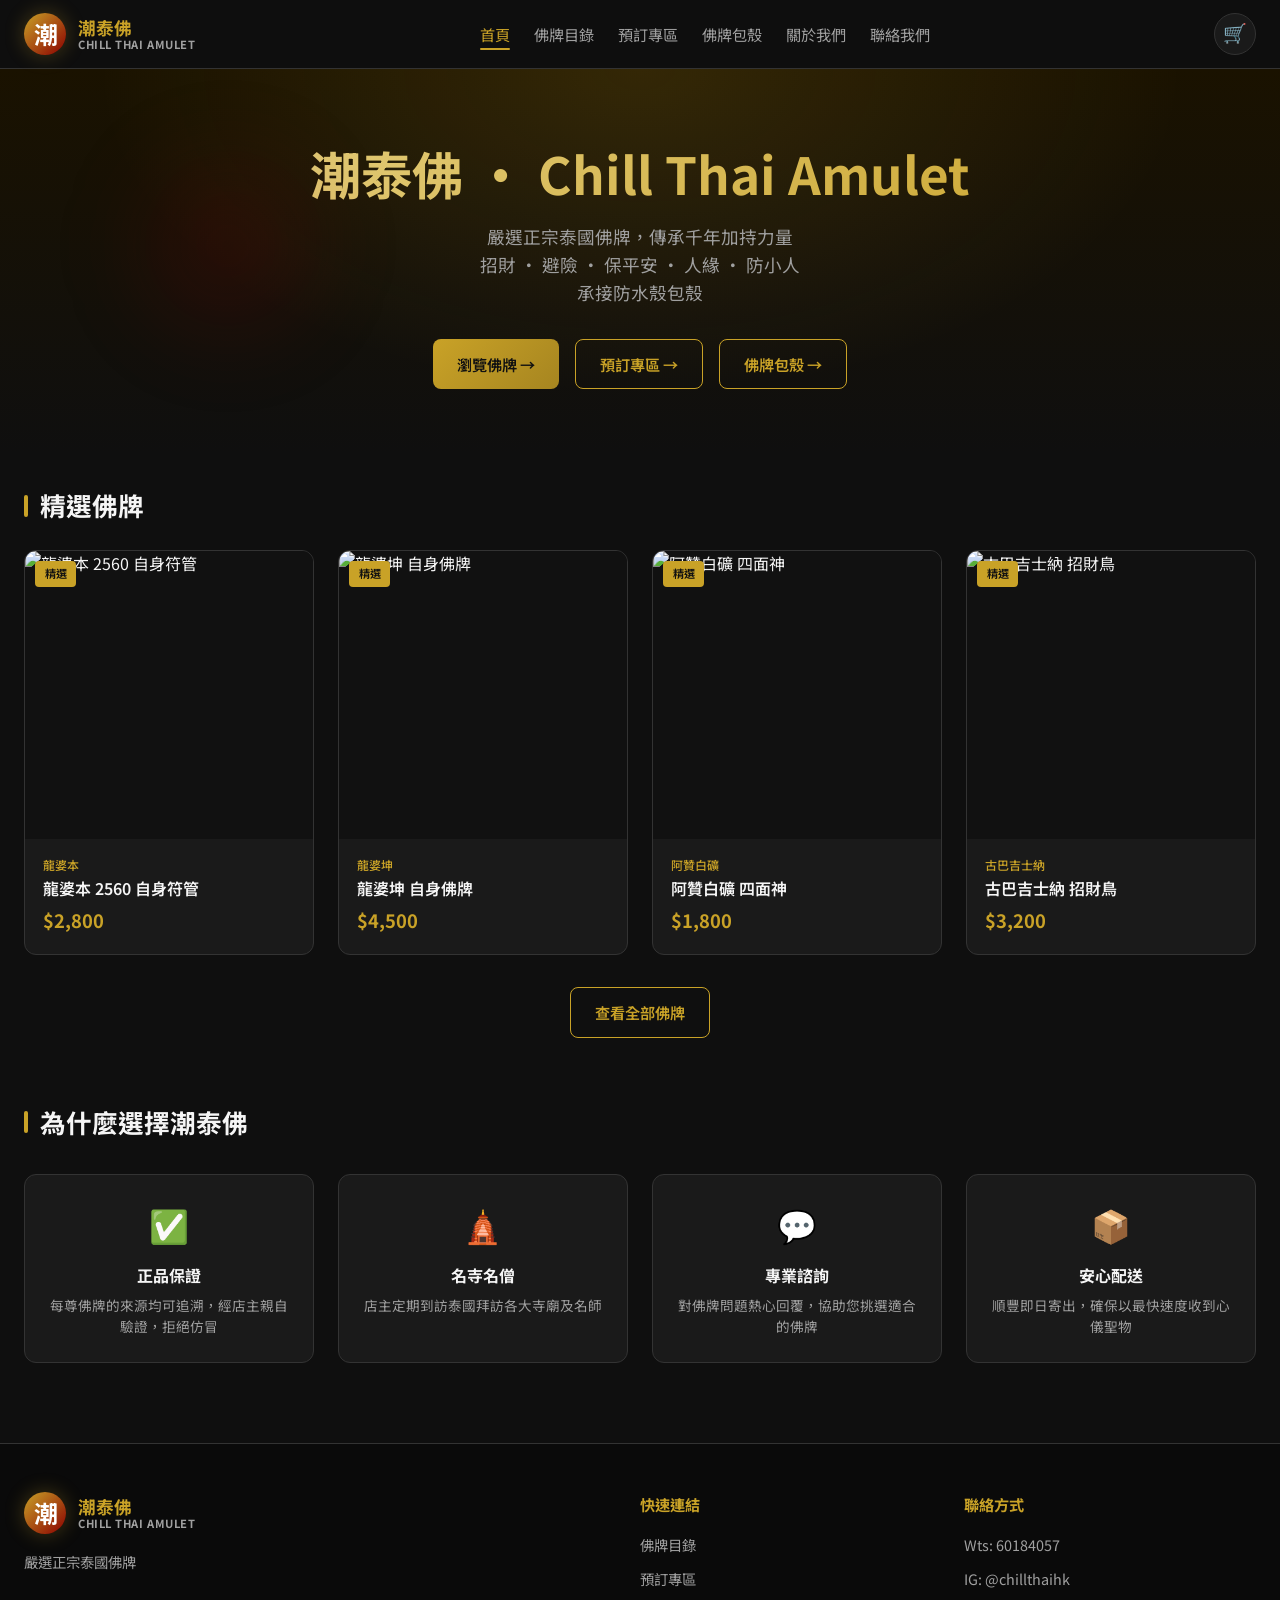
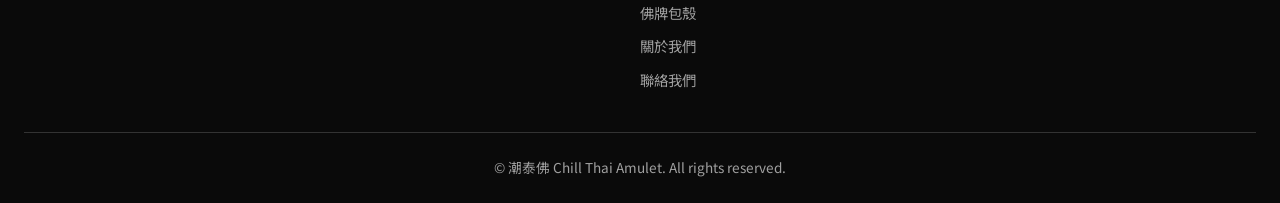
==== index.html @ b5605700 "Add files via upload verson0009 first round" ====
<!DOCTYPE html>
<html lang="zh-Hant">
<head>
  <meta charset="UTF-8">
  <meta name="viewport" content="width=device-width, initial-scale=1.0">
  <title>潮泰佛 Chill Thai Amulet | 正宗泰國佛牌專賣</title>
  <meta name="description" content="潮泰佛 Chill Thai Amulet - 嚴選正宗泰國佛牌，龍婆本、龍婆坤、澤度金等經典名牌，招財避險保平安。">
  <link rel="preconnect" href="https://fonts.googleapis.com">
  <link href="https://fonts.googleapis.com/css2?family=Noto+Sans+TC:wght@400;500;600;700&display=swap" rel="stylesheet">
  <link rel="stylesheet" href="css/style.css">
  <link rel="icon" href="data:image/svg+xml,<svg xmlns='http://www.w3.org/2000/svg' viewBox='0 0 100 100'><text y='.9em' font-size='80' fill='white' font-weight='bold'>潮</text></svg>">
</head>
<body>
  <!-- Header -->
  <header class="header">
    <div class="header-inner">
      <a href="index.html" class="logo">
        <div class="logo-icon">潮</div>
        <div class="logo-text">
          <span>潮泰佛</span>
          <span>CHILL THAI AMULET</span>
        </div>
      </a>
      <nav class="nav" id="nav">
        <a href="index.html" class="active">首頁</a>
        <a href="products.html">佛牌目錄</a>
        <a href="preorder.html">預訂專區</a>
        <a href="casing.html">佛牌包殼</a>
        <a href="about.html">關於我們</a>
        <a href="contact.html">聯絡我們</a>
      </nav>
      <div style="display:flex;align-items:center;gap:0.75rem">
        <button class="cart-btn" onclick="toggleCart()" title="詢價清單">
          🛒
          <span class="cart-count" id="cart-count" style="display:none">0</span>
        </button>
        <button class="menu-toggle" onclick="toggleMenu()">☰</button>
      </div>
    </div>
  </header>

  <!-- Hero -->
  <section class="hero">
    <h1>潮泰佛 · Chill Thai Amulet</h1>
    <p class="subtitle">嚴選正宗泰國佛牌，傳承千年加持力量<br>招財 · 避險 · 保平安 · 人緣 · 防小人<br>承接防水殼包殼</p>
    <div class="hero-btns">
      <a href="products.html" class="btn btn-primary">瀏覽佛牌 →</a>
      <a href="preorder.html" class="btn btn-outline">預訂專區 →</a>
      <a href="casing.html" class="btn btn-outline">佛牌包殼 →</a>
    </div>
  </section>

  <!-- Featured -->
  <div class="container">
    <h2 class="section-title">精選佛牌</h2>
    <div class="product-grid" id="featured-grid">
      <div class="empty-state" style="grid-column:1/-1">
        <div class="icon">⏳</div>
        <p>載入中...</p>
      </div>
    </div>
    <div style="text-align:center;margin-top:2rem">
      <a href="products.html" class="btn btn-outline">查看全部佛牌</a>
    </div>
  </div>

  <!-- Features -->
  <div class="container">
    <h2 class="section-title">為什麼選擇潮泰佛</h2>
    <div class="features">
      <div class="feature-card">
        <div class="feature-icon">✅</div>
        <h3>正品保證</h3>
        <p>每尊佛牌的來源均可追溯，經店主親自驗證，拒絕仿冒</p>
      </div>
      <div class="feature-card">
        <div class="feature-icon">🛕</div>
        <h3>名寺名僧</h3>
        <p>店主定期到訪泰國拜訪各大寺廟及名師</p>
      </div>
      <div class="feature-card">
        <div class="feature-icon">💬</div>
        <h3>專業諮詢</h3>
        <p>對佛牌問題熱心回覆，協助您挑選適合的佛牌</p>
      </div>
      <div class="feature-card">
        <div class="feature-icon">📦</div>
        <h3>安心配送</h3>
        <p>順豐即日寄出，確保以最快速度收到心儀聖物</p>
      </div>
    </div>
  </div>

  <!-- Footer -->
  <footer class="footer">
    <div class="footer-inner">
      <div class="footer-brand">
        <div class="logo">
          <div class="logo-icon">潮</div>
          <div class="logo-text">
            <span>潮泰佛</span>
            <span>CHILL THAI AMULET</span>
          </div>
        </div>
        <p>嚴選正宗泰國佛牌</p>
      </div>
      <div>
        <h4>快速連結</h4>
        <ul>
          <li><a href="products.html">佛牌目錄</a></li>
          <li><a href="preorder.html">預訂專區</a></li>
          <li><a href="casing.html">佛牌包殼</a></li>
          <li><a href="about.html">關於我們</a></li>
          <li><a href="contact.html">聯絡我們</a></li>
        </ul>
      </div>
      <div>
        <h4>聯絡方式</h4>
        <ul>
          <li><a href="https://wa.me/60184057" target="_blank" rel="noopener">Wts: 60184057</a></li>
          <li><a href="https://instagram.com/chillthaihk" target="_blank" rel="noopener">IG: @chillthaihk</a></li>
        </ul>
      </div>
    </div>
    <div class="footer-bottom">
      © 潮泰佛 Chill Thai Amulet. All rights reserved.
    </div>
  </footer>

  <!-- Product Modal -->
  <div class="modal-overlay" id="product-modal">
    <div class="modal">
      <button class="modal-close" onclick="closeModal()">✕</button>
      <div id="modal-body"></div>
    </div>
  </div>

  <!-- Cart Sidebar -->
  <div class="cart-overlay" id="cart-overlay" onclick="toggleCart()"></div>
  <div class="cart-sidebar" id="cart-sidebar">
    <div class="cart-header">
      <h3>詢價清單</h3>
      <button class="modal-close" style="position:static" onclick="toggleCart()">✕</button>
    </div>
    <div class="cart-items" id="cart-items"></div>
    <div class="cart-footer">
      <div class="cart-total">
        <span>合計</span>
        <span id="cart-total-price">NT$ 0</span>
      </div>
      <button class="btn btn-primary" style="width:100%" onclick="checkout()">透過 WhatsApp 詢價</button>
    </div>
  </div>

  <script src="js/app.js"></script>
</body>
</html>
---- css/style.css ----
:root {
  --primary: #c9a227;
  --primary-dark: #a68520;
  --primary-light: #e8d48b;
  --secondary: #8b0000;
  --secondary-dark: #5c0000;
  --bg: #0f0f0f;
  --bg-card: #1a1a1a;
  --bg-hover: #252525;
  --text: #f5f5f5;
  --text-muted: #a0a0a0;
  --border: #333;
  --success: #2d6a4f;
  --danger: #9b2226;
  --radius: 12px;
  --shadow: 0 8px 32px rgba(0,0,0,0.4);
  --transition: all 0.3s ease;
}

* {
  margin: 0;
  padding: 0;
  box-sizing: border-box;
}

body {
  font-family: 'Noto Sans TC', 'Segoe UI', system-ui, sans-serif;
  background: var(--bg);
  color: var(--text);
  line-height: 1.6;
  min-height: 100vh;
}

a {
  color: inherit;
  text-decoration: none;
}

img {
  max-width: 100%;
  display: block;
}

/* Header */
.header {
  position: sticky;
  top: 0;
  z-index: 100;
  background: rgba(15,15,15,0.95);
  backdrop-filter: blur(12px);
  border-bottom: 1px solid var(--border);
}

.header-inner {
  max-width: 1280px;
  margin: 0 auto;
  padding: 0.8rem 1.5rem;
  display: flex;
  align-items: center;
  justify-content: space-between;
  gap: 1rem;
}

.logo {
  display: flex;
  align-items: center;
  gap: 0.75rem;
  font-weight: 700;
  font-size: 1.25rem;
}

.logo-icon {
  width: 42px;
  height: 42px;
  background: linear-gradient(135deg, var(--primary), var(--secondary));
  border-radius: 50%;
  display: flex;
  align-items: center;
  justify-content: center;
  font-size: 1.5rem;
  font-weight: 700;
  color: #fff;
  box-shadow: 0 0 20px rgba(201,162,39,0.3);
  font-family: 'Noto Sans TC', sans-serif;
  letter-spacing: -0.05em;
}

.logo-text {
  display: flex;
  flex-direction: column;
  line-height: 1.2;
}

.logo-text span:first-child {
  color: var(--primary);
  font-size: 1.1rem;
}

.logo-text span:last-child {
  font-size: 0.7rem;
  color: var(--text-muted);
  letter-spacing: 0.05em;
}

.nav {
  display: flex;
  gap: 1.5rem;
  align-items: center;
}

.nav a {
  font-size: 0.95rem;
  color: var(--text-muted);
  transition: var(--transition);
  position: relative;
}

.nav a:hover,
.nav a.active {
  color: var(--primary);
}

.nav a.active::after {
  content: '';
  position: absolute;
  bottom: -4px;
  left: 0;
  right: 0;
  height: 2px;
  background: var(--primary);
  border-radius: 1px;
}

.cart-btn {
  position: relative;
  background: var(--bg-card);
  border: 1px solid var(--border);
  border-radius: 50%;
  width: 42px;
  height: 42px;
  display: flex;
  align-items: center;
  justify-content: center;
  cursor: pointer;
  transition: var(--transition);
  font-size: 1.2rem;
}

.cart-btn:hover {
  border-color: var(--primary);
  color: var(--primary);
}

.cart-count {
  position: absolute;
  top: -4px;
  right: -4px;
  background: var(--secondary);
  color: white;
  font-size: 0.7rem;
  width: 18px;
  height: 18px;
  border-radius: 50%;
  display: flex;
  align-items: center;
  justify-content: center;
  font-weight: 700;
}

.menu-toggle {
  display: none;
  background: none;
  border: none;
  color: var(--text);
  font-size: 1.5rem;
  cursor: pointer;
}

/* Hero */
.hero {
  position: relative;
  padding: 4rem 1.5rem;
  text-align: center;
  background: 
    radial-gradient(ellipse at 50% 0%, rgba(201,162,39,0.15) 0%, transparent 60%),
    linear-gradient(180deg, #1a1200 0%, var(--bg) 100%);
  overflow: hidden;
}

.hero::before {
  content: '';
  position: absolute;
  top: 20%;
  left: 10%;
  width: 200px;
  height: 200px;
  background: radial-gradient(circle, rgba(139,0,0,0.2), transparent);
  border-radius: 50%;
  filter: blur(40px);
}

.hero h1 {
  font-size: clamp(2rem, 5vw, 3.2rem);
  margin-bottom: 0.5rem;
  background: linear-gradient(135deg, var(--primary-light), var(--primary));
  -webkit-background-clip: text;
  -webkit-text-fill-color: transparent;
  background-clip: text;
}

.hero .subtitle {
  font-size: 1.1rem;
  color: var(--text-muted);
  margin-bottom: 2rem;
  max-width: 560px;
  margin-left: auto;
  margin-right: auto;
}

.hero-btns {
  display: flex;
  gap: 1rem;
  justify-content: center;
  flex-wrap: wrap;
}

/* Buttons */
.btn {
  display: inline-flex;
  align-items: center;
  gap: 0.5rem;
  padding: 0.75rem 1.5rem;
  border-radius: 8px;
  font-weight: 600;
  font-size: 0.95rem;
  border: none;
  cursor: pointer;
  transition: var(--transition);
}

.btn-primary {
  background: linear-gradient(135deg, var(--primary), var(--primary-dark));
  color: #111;
}

.btn-primary:hover {
  transform: translateY(-2px);
  box-shadow: 0 8px 24px rgba(201,162,39,0.35);
}

.btn-outline {
  background: transparent;
  border: 1px solid var(--primary);
  color: var(--primary);
}

.btn-outline:hover {
  background: rgba(201,162,39,0.1);
}

.btn-secondary {
  background: var(--secondary);
  color: white;
}

.btn-secondary:hover {
  background: var(--secondary-dark);
}

.btn-sm {
  padding: 0.4rem 0.9rem;
  font-size: 0.85rem;
}

/* Container */
.container {
  max-width: 1280px;
  margin: 0 auto;
  padding: 2rem 1.5rem;
}

.section-title {
  font-size: 1.6rem;
  margin-bottom: 1.5rem;
  display: flex;
  align-items: center;
  gap: 0.75rem;
}

.section-title::before {
  content: '';
  width: 4px;
  height: 1.4rem;
  background: var(--primary);
  border-radius: 2px;
}

/* Filters */
.filters {
  display: flex;
  flex-wrap: wrap;
  gap: 0.75rem;
  margin-bottom: 2rem;
  align-items: center;
}

.filter-btn {
  padding: 0.45rem 1rem;
  border-radius: 20px;
  border: 1px solid var(--border);
  background: var(--bg-card);
  color: var(--text-muted);
  font-size: 0.85rem;
  cursor: pointer;
  transition: var(--transition);
}

.filter-btn:hover,
.filter-btn.active {
  border-color: var(--primary);
  color: var(--primary);
  background: rgba(201,162,39,0.1);
}

.search-box {
  flex: 1;
  min-width: 200px;
  max-width: 320px;
  position: relative;
}

.search-box input {
  width: 100%;
  padding: 0.55rem 1rem 0.55rem 2.5rem;
  border-radius: 20px;
  border: 1px solid var(--border);
  background: var(--bg-card);
  color: var(--text);
  font-size: 0.9rem;
  outline: none;
  transition: var(--transition);
}

.search-box input:focus {
  border-color: var(--primary);
}

.search-box::before {
  content: '🔍';
  position: absolute;
  left: 0.9rem;
  top: 50%;
  transform: translateY(-50%);
  font-size: 0.9rem;
}

/* Product Grid */
.product-grid {
  display: grid;
  grid-template-columns: repeat(auto-fill, minmax(260px, 1fr));
  gap: 1.5rem;
}

.product-card {
  background: var(--bg-card);
  border: 1px solid var(--border);
  border-radius: var(--radius);
  overflow: hidden;
  transition: var(--transition);
  cursor: pointer;
  position: relative;
}

.product-card:hover {
  border-color: var(--primary);
  transform: translateY(-4px);
  box-shadow: var(--shadow);
}

.product-img {
  position: relative;
  aspect-ratio: 1;
  overflow: hidden;
  background: #111;
}

.product-img img {
  width: 100%;
  height: 100%;
  object-fit: cover;
  transition: transform 0.4s ease;
}

.product-card:hover .product-img img {
  transform: scale(1.05);
}

.product-badge {
  position: absolute;
  top: 10px;
  left: 10px;
  background: var(--secondary);
  color: white;
  font-size: 0.7rem;
  padding: 0.25rem 0.6rem;
  border-radius: 4px;
  font-weight: 600;
}

.product-badge.featured {
  background: var(--primary);
  color: #111;
}

.product-info {
  padding: 1rem 1.1rem 1.2rem;
}

.product-master {
  font-size: 0.75rem;
  color: var(--primary);
  margin-bottom: 0.25rem;
  font-weight: 500;
}

.product-name {
  font-size: 1rem;
  font-weight: 600;
  margin-bottom: 0.4rem;
  line-height: 1.3;
  display: -webkit-box;
  -webkit-line-clamp: 2;
  -webkit-box-orient: vertical;
  overflow: hidden;
}

.product-tags {
  display: flex;
  flex-wrap: wrap;
  gap: 0.3rem;
  margin-bottom: 0.75rem;
}

.tag {
  font-size: 0.7rem;
  padding: 0.15rem 0.5rem;
  border-radius: 4px;
  background: rgba(201,162,39,0.15);
  color: var(--primary-light);
}

.product-price-row {
  display: flex;
  align-items: center;
  justify-content: space-between;
}

.product-price {
  font-size: 1.15rem;
  font-weight: 700;
  color: var(--primary);
}

.product-price .original {
  font-size: 0.85rem;
  color: var(--text-muted);
  text-decoration: line-through;
  margin-left: 0.4rem;
  font-weight: 400;
}

.product-stock {
  font-size: 0.75rem;
  color: var(--text-muted);
}

.product-stock.low {
  color: #e9c46a;
}

.product-stock.out {
  color: var(--danger);
}

/* Modal */
.modal-overlay {
  position: fixed;
  inset: 0;
  background: rgba(0,0,0,0.75);
  z-index: 200;
  display: none;
  align-items: center;
  justify-content: center;
  padding: 1rem;
  backdrop-filter: blur(4px);
}

.modal-overlay.active {
  display: flex;
}

.modal {
  background: var(--bg-card);
  border: 1px solid var(--border);
  border-radius: 16px;
  max-width: 900px;
  width: 100%;
  max-height: 90vh;
  overflow-y: auto;
  position: relative;
  animation: modalIn 0.3s ease;
}

@keyframes modalIn {
  from { opacity: 0; transform: scale(0.95); }
  to { opacity: 1; transform: scale(1); }
}

.modal-close {
  position: absolute;
  top: 1rem;
  right: 1rem;
  background: var(--bg);
  border: 1px solid var(--border);
  width: 36px;
  height: 36px;
  border-radius: 50%;
  display: flex;
  align-items: center;
  justify-content: center;
  cursor: pointer;
  font-size: 1.2rem;
  z-index: 10;
  transition: var(--transition);
}

.modal-close:hover {
  border-color: var(--primary);
  color: var(--primary);
}

.modal-content {
  display: grid;
  grid-template-columns: 1fr 1fr;
  gap: 0;
}

.modal-gallery {
  background: #111;
  padding: 1.5rem;
  display: flex;
  flex-direction: column;
  gap: 0.75rem;
}

.modal-main-img {
  aspect-ratio: 1;
  border-radius: 8px;
  overflow: hidden;
}

.modal-main-img img {
  width: 100%;
  height: 100%;
  object-fit: cover;
}

.modal-thumbs {
  display: flex;
  gap: 0.5rem;
}

.modal-thumbs img {
  width: 64px;
  height: 64px;
  object-fit: cover;
  border-radius: 6px;
  border: 2px solid transparent;
  cursor: pointer;
  opacity: 0.7;
  transition: var(--transition);
}

.modal-thumbs img.active,
.modal-thumbs img:hover {
  border-color: var(--primary);
  opacity: 1;
}

.modal-details {
  padding: 2rem;
}

.modal-details h2 {
  font-size: 1.5rem;
  margin-bottom: 0.5rem;
}

.modal-meta {
  display: flex;
  flex-wrap: wrap;
  gap: 0.75rem;
  margin-bottom: 1rem;
  font-size: 0.85rem;
  color: var(--text-muted);
}

.modal-meta span {
  display: flex;
  align-items: center;
  gap: 0.3rem;
}

.modal-price {
  font-size: 1.8rem;
  font-weight: 700;
  color: var(--primary);
  margin-bottom: 1rem;
}

.modal-price .original {
  font-size: 1rem;
  color: var(--text-muted);
  text-decoration: line-through;
  margin-left: 0.5rem;
  font-weight: 400;
}

.modal-desc {
  color: var(--text-muted);
  margin-bottom: 1.5rem;
  font-size: 0.95rem;
}

.modal-actions {
  display: flex;
  gap: 0.75rem;
  flex-wrap: wrap;
}

.qty-control {
  display: flex;
  align-items: center;
  border: 1px solid var(--border);
  border-radius: 8px;
  overflow: hidden;
}

.qty-control button {
  background: var(--bg);
  border: none;
  color: var(--text);
  width: 36px;
  height: 36px;
  cursor: pointer;
  font-size: 1.1rem;
}

.qty-control button:hover {
  background: var(--bg-hover);
}

.qty-control span {
  width: 40px;
  text-align: center;
  font-weight: 600;
}

/* Cart Sidebar */
.cart-sidebar {
  position: fixed;
  top: 0;
  right: -400px;
  width: 380px;
  max-width: 100%;
  height: 100vh;
  background: var(--bg-card);
  border-left: 1px solid var(--border);
  z-index: 300;
  transition: right 0.3s ease;
  display: flex;
  flex-direction: column;
}

.cart-sidebar.open {
  right: 0;
}

.cart-header {
  padding: 1.2rem 1.5rem;
  border-bottom: 1px solid var(--border);
  display: flex;
  justify-content: space-between;
  align-items: center;
}

.cart-header h3 {
  font-size: 1.1rem;
}

.cart-items {
  flex: 1;
  overflow-y: auto;
  padding: 1rem 1.5rem;
}

.cart-item {
  display: flex;
  gap: 0.75rem;
  padding: 0.75rem 0;
  border-bottom: 1px solid var(--border);
}

.cart-item img {
  width: 64px;
  height: 64px;
  object-fit: cover;
  border-radius: 6px;
}

.cart-item-info {
  flex: 1;
}

.cart-item-info h4 {
  font-size: 0.9rem;
  margin-bottom: 0.25rem;
}

.cart-item-info .price {
  color: var(--primary);
  font-weight: 600;
  font-size: 0.9rem;
}

.cart-item-remove {
  background: none;
  border: none;
  color: var(--text-muted);
  cursor: pointer;
  font-size: 1.1rem;
}

.cart-item-remove:hover {
  color: var(--danger);
}

.cart-footer {
  padding: 1.2rem 1.5rem;
  border-top: 1px solid var(--border);
}

.cart-total {
  display: flex;
  justify-content: space-between;
  font-size: 1.1rem;
  font-weight: 700;
  margin-bottom: 1rem;
}

.cart-total span:last-child {
  color: var(--primary);
}

.cart-overlay {
  position: fixed;
  inset: 0;
  background: rgba(0,0,0,0.5);
  z-index: 250;
  display: none;
}

.cart-overlay.open {
  display: block;
}

/* About / Contact sections */
.about-grid {
  display: grid;
  grid-template-columns: 1fr 1fr;
  gap: 3rem;
  align-items: center;
}

.about-text h2 {
  font-size: 1.8rem;
  margin-bottom: 1rem;
  color: var(--primary);
}

.about-text p {
  color: var(--text-muted);
  margin-bottom: 1rem;
}

.features {
  display: grid;
  grid-template-columns: repeat(auto-fit, minmax(220px, 1fr));
  gap: 1.5rem;
  margin-top: 2rem;
}

.feature-card {
  background: var(--bg-card);
  border: 1px solid var(--border);
  border-radius: var(--radius);
  padding: 1.5rem;
  text-align: center;
  transition: var(--transition);
}

.feature-card:hover {
  border-color: var(--primary);
}

.feature-icon {
  font-size: 2rem;
  margin-bottom: 0.75rem;
}

.feature-card h3 {
  font-size: 1rem;
  margin-bottom: 0.4rem;
}

.feature-card p {
  font-size: 0.85rem;
  color: var(--text-muted);
}

/* Contact Form */
.contact-form {
  max-width: 560px;
  margin: 0 auto;
}

.form-group {
  margin-bottom: 1.2rem;
}

.form-group label {
  display: block;
  margin-bottom: 0.4rem;
  font-size: 0.9rem;
  color: var(--text-muted);
}

.form-group input,
.form-group textarea,
.form-group select {
  width: 100%;
  padding: 0.7rem 1rem;
  border-radius: 8px;
  border: 1px solid var(--border);
  background: var(--bg);
  color: var(--text);
  font-size: 0.95rem;
  outline: none;
  transition: var(--transition);
  font-family: inherit;
}

.form-group input:focus,
.form-group textarea:focus,
.form-group select:focus {
  border-color: var(--primary);
}

.form-group textarea {
  min-height: 120px;
  resize: vertical;
}

/* Footer */
.footer {
  background: #0a0a0a;
  border-top: 1px solid var(--border);
  padding: 3rem 1.5rem 1.5rem;
  margin-top: 3rem;
}

.footer-inner {
  max-width: 1280px;
  margin: 0 auto;
  display: grid;
  grid-template-columns: 2fr 1fr 1fr;
  gap: 2rem;
}

.footer-brand .logo {
  margin-bottom: 1rem;
}

.footer-brand p {
  color: var(--text-muted);
  font-size: 0.9rem;
  max-width: 280px;
}

.footer h4 {
  font-size: 0.95rem;
  margin-bottom: 1rem;
  color: var(--primary);
}

.footer ul {
  list-style: none;
}

.footer ul li {
  margin-bottom: 0.5rem;
}

.footer ul a {
  color: var(--text-muted);
  font-size: 0.9rem;
  transition: var(--transition);
}

.footer ul a:hover {
  color: var(--primary);
}

.footer-bottom {
  max-width: 1280px;
  margin: 2rem auto 0;
  padding-top: 1.5rem;
  border-top: 1px solid var(--border);
  text-align: center;
  color: var(--text-muted);
  font-size: 0.85rem;
}

/* Toast */
.toast {
  position: fixed;
  bottom: 2rem;
  left: 50%;
  transform: translateX(-50%) translateY(100px);
  background: var(--success);
  color: white;
  padding: 0.75rem 1.5rem;
  border-radius: 8px;
  font-weight: 500;
  z-index: 400;
  opacity: 0;
  transition: all 0.3s ease;
}

.toast.show {
  transform: translateX(-50%) translateY(0);
  opacity: 1;
}

/* Empty state */
.empty-state {
  text-align: center;
  padding: 4rem 1rem;
  color: var(--text-muted);
}

.empty-state .icon {
  font-size: 3rem;
  margin-bottom: 1rem;
}

/* Responsive */
@media (max-width: 768px) {
  .nav {
    display: none;
    position: absolute;
    top: 100%;
    left: 0;
    right: 0;
    background: var(--bg);
    border-bottom: 1px solid var(--border);
    flex-direction: column;
    padding: 1rem;
    gap: 0.75rem;
  }

  .nav.open {
    display: flex;
  }

  .menu-toggle {
    display: block;
  }

  .modal-content {
    grid-template-columns: 1fr;
  }

  .about-grid {
    grid-template-columns: 1fr;
  }

  .footer-inner {
    grid-template-columns: 1fr;
  }

  .hero {
    padding: 3rem 1rem;
  }
}

/* Admin specific */
.admin-layout {
  display: grid;
  grid-template-columns: 240px 1fr;
  min-height: 100vh;
}

.admin-sidebar {
  background: var(--bg-card);
  border-right: 1px solid var(--border);
  padding: 1.5rem 1rem;
}

.admin-sidebar .logo {
  margin-bottom: 2rem;
  padding: 0 0.5rem;
}

.admin-nav a {
  display: flex;
  align-items: center;
  gap: 0.6rem;
  padding: 0.7rem 0.8rem;
  border-radius: 8px;
  color: var(--text-muted);
  margin-bottom: 0.3rem;
  transition: var(--transition);
  font-size: 0.95rem;
}

.admin-nav a:hover,
.admin-nav a.active {
  background: rgba(201,162,39,0.1);
  color: var(--primary);
}

.admin-main {
  padding: 1.5rem 2rem;
  overflow-y: auto;
}

.admin-header {
  display: flex;
  justify-content: space-between;
  align-items: center;
  margin-bottom: 1.5rem;
}

.admin-table {
  width: 100%;
  border-collapse: collapse;
  font-size: 0.9rem;
}

.admin-table th,
.admin-table td {
  padding: 0.75rem 1rem;
  text-align: left;
  border-bottom: 1px solid var(--border);
}

.admin-table th {
  color: var(--text-muted);
  font-weight: 500;
  font-size: 0.8rem;
  text-transform: uppercase;
  letter-spacing: 0.03em;
}

.admin-table tr:hover td {
  background: var(--bg-hover);
}

.admin-table img {
  width: 48px;
  height: 48px;
  object-fit: cover;
  border-radius: 6px;
}

.admin-actions {
  display: flex;
  gap: 0.4rem;
}

.admin-actions button {
  background: none;
  border: 1px solid var(--border);
  color: var(--text-muted);
  width: 32px;
  height: 32px;
  border-radius: 6px;
  cursor: pointer;
  transition: var(--transition);
}

.admin-actions button:hover {
  border-color: var(--primary);
  color: var(--primary);
}

.admin-actions button.delete:hover {
  border-color: var(--danger);
  color: var(--danger);
}

/* Form card */
.form-card {
  background: var(--bg-card);
  border: 1px solid var(--border);
  border-radius: var(--radius);
  padding: 1.5rem;
  max-width: 640px;
}

.form-row {
  display: grid;
  grid-template-columns: 1fr 1fr;
  gap: 1rem;
}

@media (max-width: 900px) {
  .admin-layout {
    grid-template-columns: 1fr;
  }
  .admin-sidebar {
    display: none;
  }
}
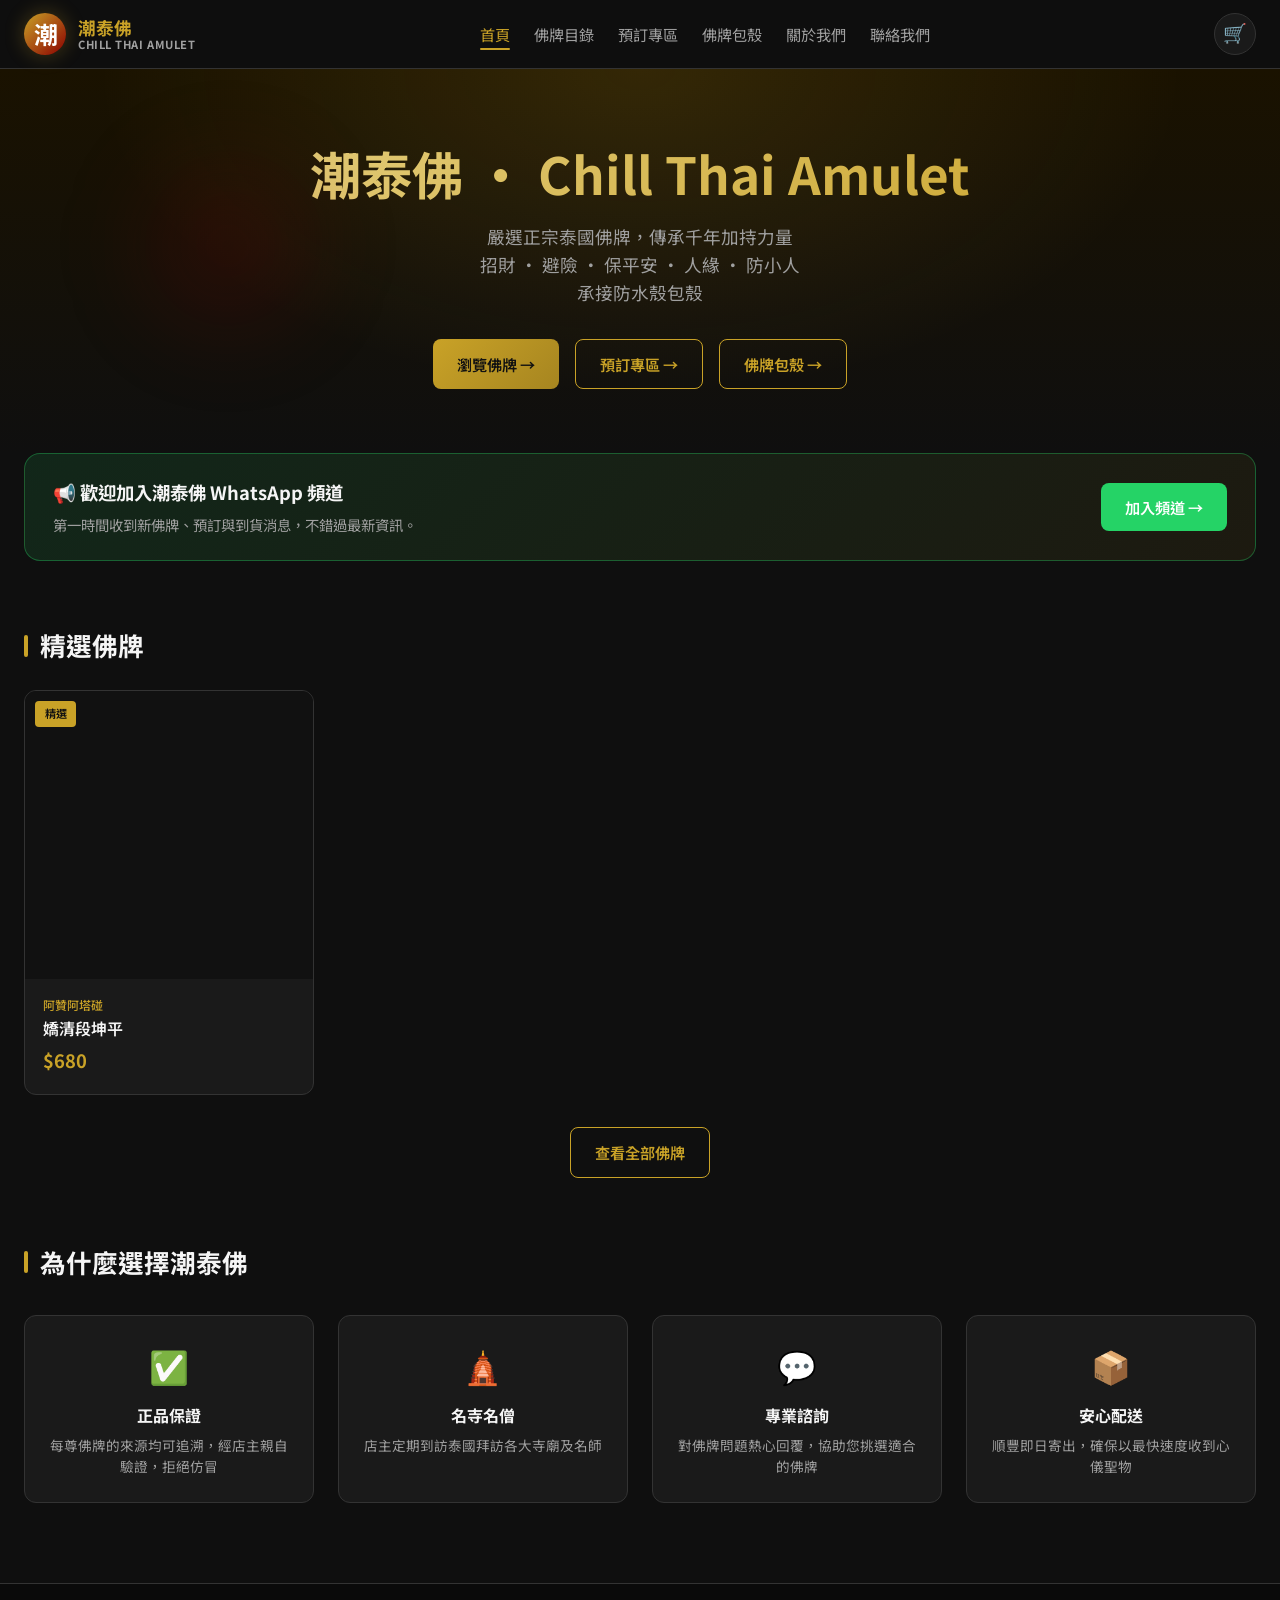
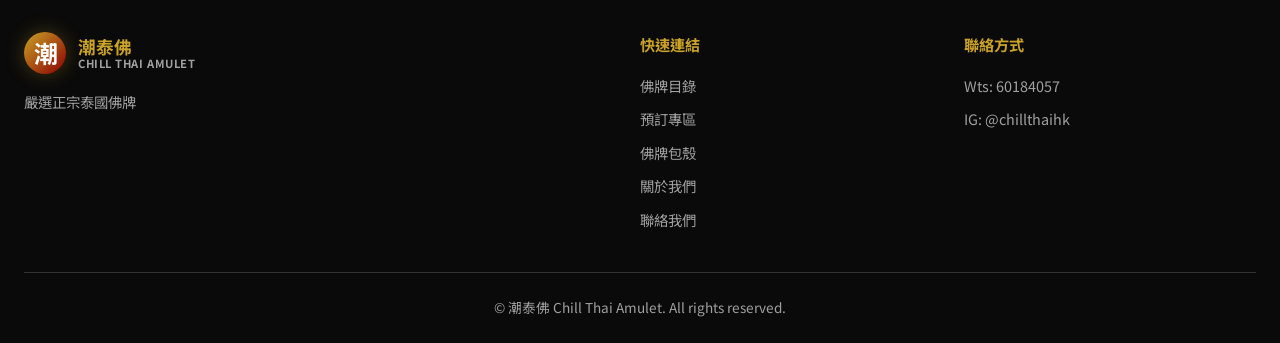
==== commit 11afd5b0: "Add files via upload v0014" ====
--- a/index.html
+++ b/index.html
@@ -50,10 +50,21 @@
     </div>
   </section>
 
+  <!-- WhatsApp Channel -->
+  <div class="wa-channel-banner">
+    <div class="wa-channel-card">
+      <div>
+        <h3>📢 歡迎加入潮泰佛 WhatsApp 頻道</h3>
+        <p>第一時間收到新佛牌、預訂與到貨消息，不錯過最新資訊。</p>
+      </div>
+      <a href="https://whatsapp.com/channel/0029Vb94wBrGJP8IERZuOM1V" target="_blank" rel="noopener" class="btn btn-whatsapp">加入頻道 →</a>
+    </div>
+  </div>
+
   <!-- Featured -->
   <div class="container">
     <h2 class="section-title">精選佛牌</h2>
-    <div class="product-grid" id="featured-grid">
+    <div class="product-grid grid-featured" id="featured-grid">
       <div class="empty-state" style="grid-column:1/-1">
         <div class="icon">⏳</div>
         <p>載入中...</p>
--- a/css/style.css
+++ b/css/style.css
@@ -357,8 +357,104 @@
 /* Product Grid */
 .product-grid {
   display: grid;
-  grid-template-columns: repeat(auto-fill, minmax(260px, 1fr));
   gap: 1.5rem;
+}
+/* 佛牌目錄 / 佛牌包殼：手機 1 欄，電腦 4 欄 */
+.product-grid.grid-1-4 {
+  grid-template-columns: 1fr;
+}
+/* 預訂專區：手機 2 欄，電腦 4 欄 */
+.product-grid.grid-2-4 {
+  grid-template-columns: repeat(2, 1fr);
+}
+@media (min-width: 768px) {
+  .product-grid.grid-1-4,
+  .product-grid.grid-2-4 {
+    grid-template-columns: repeat(4, 1fr);
+  }
+}
+/* 首頁精選維持自動 */
+.product-grid.grid-featured {
+  grid-template-columns: repeat(auto-fill, minmax(240px, 1fr));
+}
+
+/* Pagination */
+.pagination {
+  display: flex;
+  justify-content: center;
+  align-items: center;
+  gap: 0.4rem;
+  margin-top: 2rem;
+  flex-wrap: wrap;
+}
+.pagination button {
+  min-width: 36px;
+  height: 36px;
+  padding: 0 0.6rem;
+  border-radius: 8px;
+  border: 1px solid var(--border);
+  background: var(--bg-card);
+  color: var(--text-muted);
+  cursor: pointer;
+  font-size: 0.9rem;
+  transition: var(--transition);
+}
+.pagination button:hover:not(:disabled) {
+  border-color: var(--primary);
+  color: var(--primary);
+}
+.pagination button.active {
+  background: var(--primary);
+  border-color: var(--primary);
+  color: #111;
+  font-weight: 600;
+}
+.pagination button:disabled {
+  opacity: 0.4;
+  cursor: not-allowed;
+}
+.pagination .page-info {
+  font-size: 0.85rem;
+  color: var(--text-muted);
+  margin: 0 0.5rem;
+}
+
+/* WhatsApp channel banner */
+.wa-channel-banner {
+  max-width: 1280px;
+  margin: 0 auto;
+  padding: 0 1.5rem 2rem;
+}
+.wa-channel-card {
+  background: linear-gradient(135deg, rgba(37,211,102,0.12), rgba(201,162,39,0.08));
+  border: 1px solid rgba(37,211,102,0.35);
+  border-radius: 16px;
+  padding: 1.5rem 1.75rem;
+  display: flex;
+  align-items: center;
+  justify-content: space-between;
+  gap: 1.25rem;
+  flex-wrap: wrap;
+}
+.wa-channel-card h3 {
+  font-size: 1.15rem;
+  margin-bottom: 0.35rem;
+  color: var(--text);
+}
+.wa-channel-card p {
+  font-size: 0.9rem;
+  color: var(--text-muted);
+  margin: 0;
+}
+.btn-whatsapp {
+  background: #25d366;
+  color: #fff;
+  white-space: nowrap;
+}
+.btn-whatsapp:hover {
+  background: #1ebe57;
+  transform: translateY(-2px);
+  box-shadow: 0 8px 24px rgba(37,211,102,0.35);
 }
 
 .product-card {
@@ -1125,11 +1221,88 @@
   gap: 1rem;
 }
 
+/* Admin mobile top bar */
+.admin-mobile-bar {
+  display: none;
+  position: sticky;
+  top: 0;
+  z-index: 50;
+  background: var(--bg-card);
+  border-bottom: 1px solid var(--border);
+  padding: 0.75rem 1rem;
+  align-items: center;
+  justify-content: space-between;
+  gap: 0.75rem;
+}
+.admin-mobile-bar .logo {
+  font-size: 1rem;
+}
+.admin-mobile-bar .logo-icon {
+  width: 36px;
+  height: 36px;
+  font-size: 1.2rem;
+}
+.admin-menu-btn {
+  background: var(--bg);
+  border: 1px solid var(--border);
+  color: var(--text);
+  width: 40px;
+  height: 40px;
+  border-radius: 8px;
+  font-size: 1.3rem;
+  cursor: pointer;
+}
+.admin-sidebar-overlay {
+  display: none;
+  position: fixed;
+  inset: 0;
+  background: rgba(0,0,0,0.5);
+  z-index: 60;
+}
+.admin-sidebar-overlay.open {
+  display: block;
+}
+
+.filter-select {
+  padding: 0.5rem 1rem;
+  border-radius: 20px;
+  border: 1px solid var(--border);
+  background: var(--bg-card);
+  color: var(--text);
+  font-size: 0.9rem;
+  outline: none;
+  min-width: 140px;
+  cursor: pointer;
+}
+.filter-select:focus {
+  border-color: var(--primary);
+}
+
 @media (max-width: 900px) {
   .admin-layout {
     grid-template-columns: 1fr;
   }
+  .admin-mobile-bar {
+    display: flex;
+  }
   .admin-sidebar {
-    display: none;
+    display: block;
+    position: fixed;
+    top: 0;
+    left: 0;
+    bottom: 0;
+    width: 280px;
+    max-width: 85vw;
+    z-index: 70;
+    transform: translateX(-100%);
+    transition: transform 0.25s ease;
+    overflow-y: auto;
+    box-shadow: 4px 0 24px rgba(0,0,0,0.4);
   }
-}
+  .admin-sidebar.open {
+    transform: translateX(0);
+  }
+  .admin-main {
+    padding: 1rem;
+  }
+}
